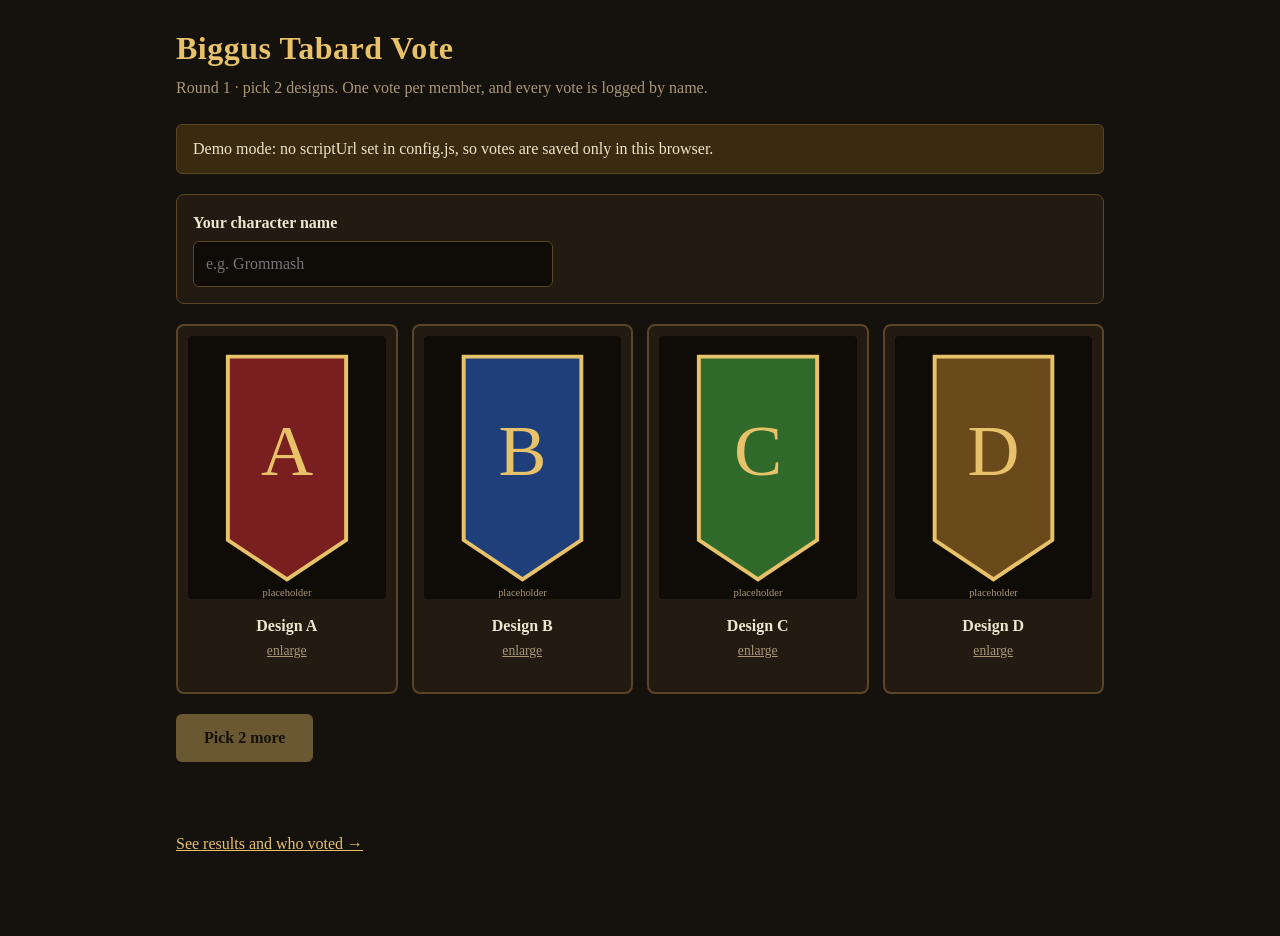
==== index.html @ c3c71d2f "Biggus tabard voting site Co-Authored-By: Claude Opus 5.5 <noreply@anthropic.com>" ====
<!doctype html>
<html lang="en">
<head>
  <meta charset="utf-8">
  <meta name="viewport" content="width=device-width, initial-scale=1">
  <title>Biggus Tabard Vote</title>
  <link rel="stylesheet" href="style.css">
</head>
<body>
<main>
  <h1>Biggus Tabard Vote</h1>
  <p class="sub" id="sub"></p>
  <div id="banner"></div>

  <div class="panel">
    <label for="name">Your character name</label>
    <input type="text" id="name" maxlength="40" autocomplete="off" placeholder="e.g. Grommash">
  </div>

  <div class="grid" id="grid"></div>

  <button id="submit" disabled>Cast vote</button>
  <div class="msg" id="msg"></div>

  <p style="margin-top:32px"><a href="results.html">See results and who voted &rarr;</a></p>
</main>

<div class="lightbox" id="lightbox"><img alt=""></div>

<script src="config.js"></script>
<script src="api.js"></script>
<script>
  const max = CONFIG.votesPerPerson;
  const picked = new Set();
  const $ = id => document.getElementById(id);

  $("sub").textContent = `Round ${CONFIG.round} · pick ${max} design${max > 1 ? "s" : ""}. One vote per member, and every vote is logged by name.`;
  if (DEMO) $("banner").innerHTML = `<div class="banner warn">Demo mode: no scriptUrl set in config.js, so votes are saved only in this browser.</div>`;
  if (!CONFIG.open) $("banner").innerHTML += `<div class="banner warn">Voting for round ${CONFIG.round} is closed.</div>`;

  for (const d of CONFIG.designs) {
    const card = document.createElement("div");
    card.className = "card";
    card.innerHTML = `<img src="${d.image}" alt="${d.name}"><div class="name">${d.name}</div>
      <span class="zoom">enlarge</span><div class="tag"></div>`;
    card.querySelector(".zoom").onclick = e => {
      e.stopPropagation();
      $("lightbox").querySelector("img").src = d.image;
      $("lightbox").classList.add("show");
    };
    card.onclick = () => {
      if (picked.has(d.id)) picked.delete(d.id);
      else if (picked.size < max) picked.add(d.id);
      else if (max === 1) { picked.clear(); picked.add(d.id); }
      render();
    };
    card.dataset.id = d.id;
    $("grid").appendChild(card);
  }
  $("lightbox").onclick = () => $("lightbox").classList.remove("show");

  function render() {
    for (const card of $("grid").children) {
      const on = picked.has(card.dataset.id);
      card.classList.toggle("picked", on);
      card.querySelector(".tag").textContent = on ? "✔ Selected" : "";
    }
    const name = $("name").value.trim();
    $("submit").disabled = !CONFIG.open || !name || picked.size !== max;
    $("submit").textContent = picked.size === max ? "Cast vote" : `Pick ${max - picked.size} more`;
  }
  $("name").oninput = render;
  render();

  $("submit").onclick = async () => {
    const name = $("name").value.trim();
    const choices = CONFIG.designs.filter(d => picked.has(d.id)).map(d => d.id);
    const names = CONFIG.designs.filter(d => picked.has(d.id)).map(d => d.name).join(" and ");
    if (!confirm(`Vote as "${name}" for ${names}?\nYou can't change it afterwards.`)) return;
    $("submit").disabled = true;
    $("msg").className = "msg";
    $("msg").textContent = "Sending...";
    try {
      const r = await submitVote(name, choices);
      if (r.ok) {
        $("msg").className = "msg ok";
        $("msg").textContent = `Thanks ${name}, your vote for ${names} is in.`;
        picked.clear(); render(); $("submit").disabled = true;
      } else {
        $("msg").className = "msg err";
        $("msg").textContent = r.error || "Something went wrong.";
        render();
      }
    } catch (e) {
      $("msg").className = "msg err";
      $("msg").textContent = "Couldn't reach the vote server. Try again in a moment.";
      render();
    }
  };
</script>
</body>
</html>
---- style.css ----
:root {
  --bg: #15110c;
  --panel: #231b12;
  --edge: #5a4526;
  --gold: #e8c26a;
  --text: #efe4cf;
  --muted: #a8977a;
  --pick: #3f7d3a;
  --bad: #b8493d;
}
* { box-sizing: border-box; }
body {
  margin: 0;
  background: var(--bg);
  color: var(--text);
  font: 16px/1.5 Georgia, "Times New Roman", serif;
}
main { max-width: 960px; margin: 0 auto; padding: 24px 16px 64px; }
h1 { color: var(--gold); margin: 0 0 4px; font-size: 2rem; letter-spacing: .5px; }
h2 { color: var(--gold); font-size: 1.25rem; margin: 32px 0 12px; }
.sub { color: var(--muted); margin: 0 0 24px; }
a { color: var(--gold); }
.panel {
  background: var(--panel);
  border: 1px solid var(--edge);
  border-radius: 8px;
  padding: 16px;
  margin-bottom: 20px;
}
label { display: block; font-weight: bold; margin-bottom: 6px; }
input[type=text] {
  width: 100%; max-width: 360px;
  padding: 10px 12px; font: inherit;
  background: #0f0c08; color: var(--text);
  border: 1px solid var(--edge); border-radius: 6px;
}
.grid {
  display: grid;
  grid-template-columns: repeat(auto-fill, minmax(200px, 1fr));
  gap: 14px;
}
.card {
  background: var(--panel);
  border: 2px solid var(--edge);
  border-radius: 8px;
  padding: 10px;
  cursor: pointer;
  text-align: center;
  user-select: none;
  transition: border-color .15s, transform .15s;
}
.card:hover { border-color: var(--gold); }
.card.picked { border-color: var(--pick); box-shadow: 0 0 0 3px var(--pick) inset; }
.card img { width: 100%; aspect-ratio: 3 / 4; object-fit: contain; background: #0f0c08; border-radius: 4px; }
.card .name { margin-top: 8px; font-weight: bold; }
.card .tag { color: var(--pick); font-size: .9rem; min-height: 1.4em; }
button {
  font: inherit; font-weight: bold;
  padding: 12px 28px; margin-top: 20px;
  background: var(--gold); color: #1a1208;
  border: 0; border-radius: 6px; cursor: pointer;
}
button:disabled { opacity: .4; cursor: not-allowed; }
.msg { margin-top: 14px; min-height: 1.5em; }
.msg.ok { color: #8fd18a; }
.msg.err { color: var(--bad); }
.banner { padding: 12px 16px; border-radius: 6px; margin-bottom: 20px; border: 1px solid var(--edge); }
.banner.warn { background: #3a2a10; }
.banner.tie { background: #3a1a14; border-color: var(--bad); }
.banner.win { background: #18301a; border-color: var(--pick); }
table { width: 100%; border-collapse: collapse; }
th, td { text-align: left; padding: 8px 10px; border-bottom: 1px solid var(--edge); vertical-align: top; }
th { color: var(--gold); }
.bar { height: 8px; background: var(--gold); border-radius: 4px; margin-top: 4px; }
.names { color: var(--muted); font-size: .9rem; }
.dup { color: var(--bad); font-weight: bold; }
.lightbox {
  position: fixed; inset: 0; background: rgba(0,0,0,.85);
  display: none; align-items: center; justify-content: center; padding: 16px; z-index: 10;
}
.lightbox.show { display: flex; }
.lightbox img { max-width: 100%; max-height: 100%; }
.zoom { font-size: .85rem; color: var(--muted); text-decoration: underline; cursor: zoom-in; }
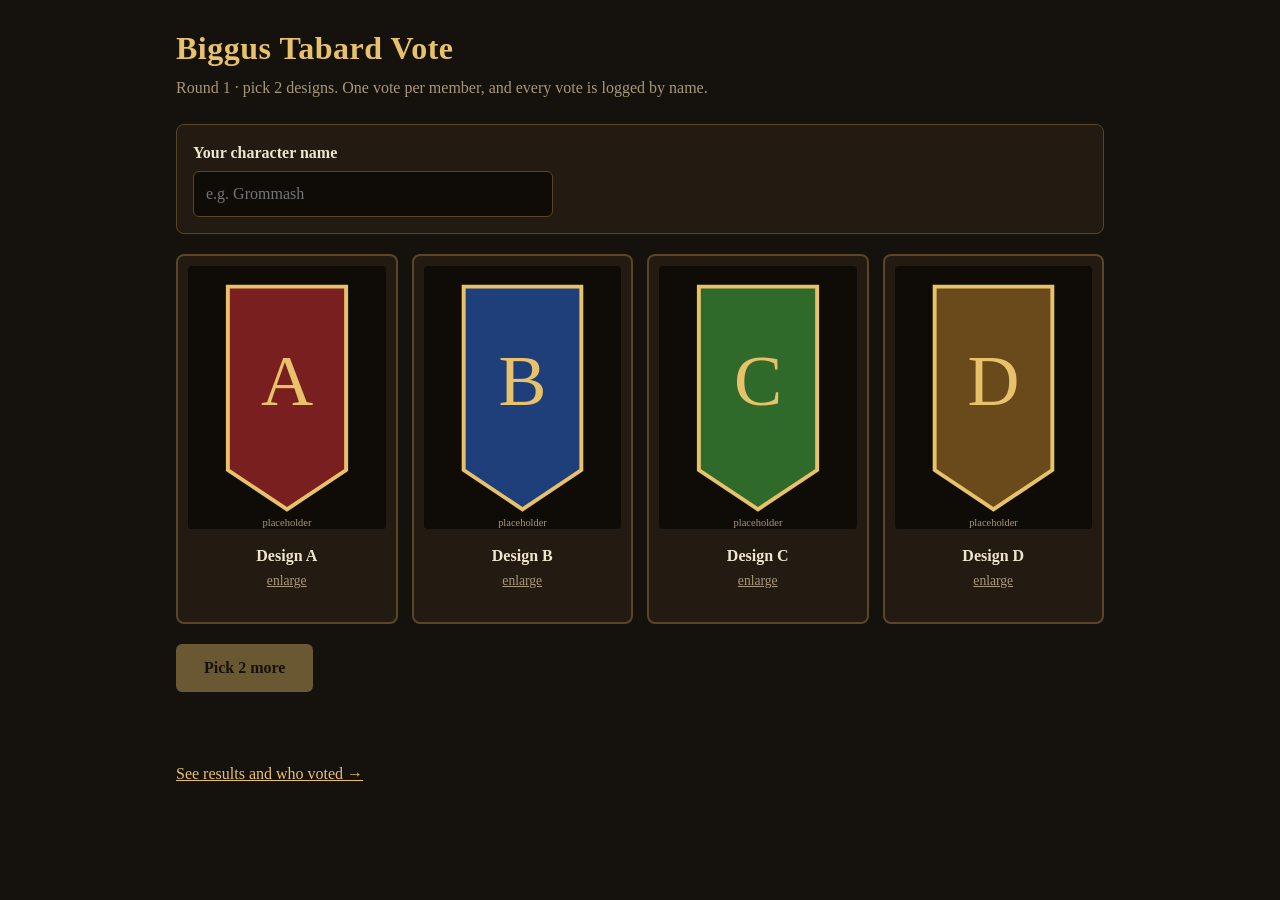
==== commit 546c6402: "Add countdown: voting opens 21:00 Danish time Co-Authored-By: Claude Opus 5.5 <noreply@anthropic.com" ====
--- a/index.html
+++ b/index.html
@@ -38,6 +38,21 @@
   if (DEMO) $("banner").innerHTML = `<div class="banner warn">Demo mode: no scriptUrl set in config.js, so votes are saved only in this browser.</div>`;
   if (!CONFIG.open) $("banner").innerHTML += `<div class="banner warn">Voting for round ${CONFIG.round} is closed.</div>`;
 
+  // Countdown until voting opens.
+  const opensAt = CONFIG.opensAt ? new Date(CONFIG.opensAt).getTime() : 0;
+  const notYet = () => Date.now() < opensAt;
+  const countdown = document.createElement("div");
+  $("banner").appendChild(countdown);
+  function tick() {
+    if (!notYet()) { countdown.remove(); render(); return; }
+    let s = Math.floor((opensAt - Date.now()) / 1000);
+    const h = Math.floor(s / 3600), m = Math.floor(s % 3600 / 60); s %= 60;
+    const when = new Date(opensAt).toLocaleString("en-GB", { timeZone: "Europe/Copenhagen", weekday: "long", hour: "2-digit", minute: "2-digit" });
+    countdown.className = "banner warn";
+    countdown.innerHTML = `Voting opens ${when} (Danish time) &mdash; in <b>${h}h ${String(m).padStart(2, "0")}m ${String(s).padStart(2, "0")}s</b>. Have a look at the designs meanwhile!`;
+    setTimeout(tick, 1000);
+  }
+
   for (const d of CONFIG.designs) {
     const card = document.createElement("div");
     card.className = "card";
@@ -66,11 +81,12 @@
       card.querySelector(".tag").textContent = on ? "✔ Selected" : "";
     }
     const name = $("name").value.trim();
-    $("submit").disabled = !CONFIG.open || !name || picked.size !== max;
-    $("submit").textContent = picked.size === max ? "Cast vote" : `Pick ${max - picked.size} more`;
+    $("submit").disabled = !CONFIG.open || notYet() || !name || picked.size !== max;
+    $("submit").textContent = notYet() ? "Voting not open yet" : picked.size === max ? "Cast vote" : `Pick ${max - picked.size} more`;
   }
   $("name").oninput = render;
   render();
+  tick();
 
   $("submit").onclick = async () => {
     const name = $("name").value.trim();
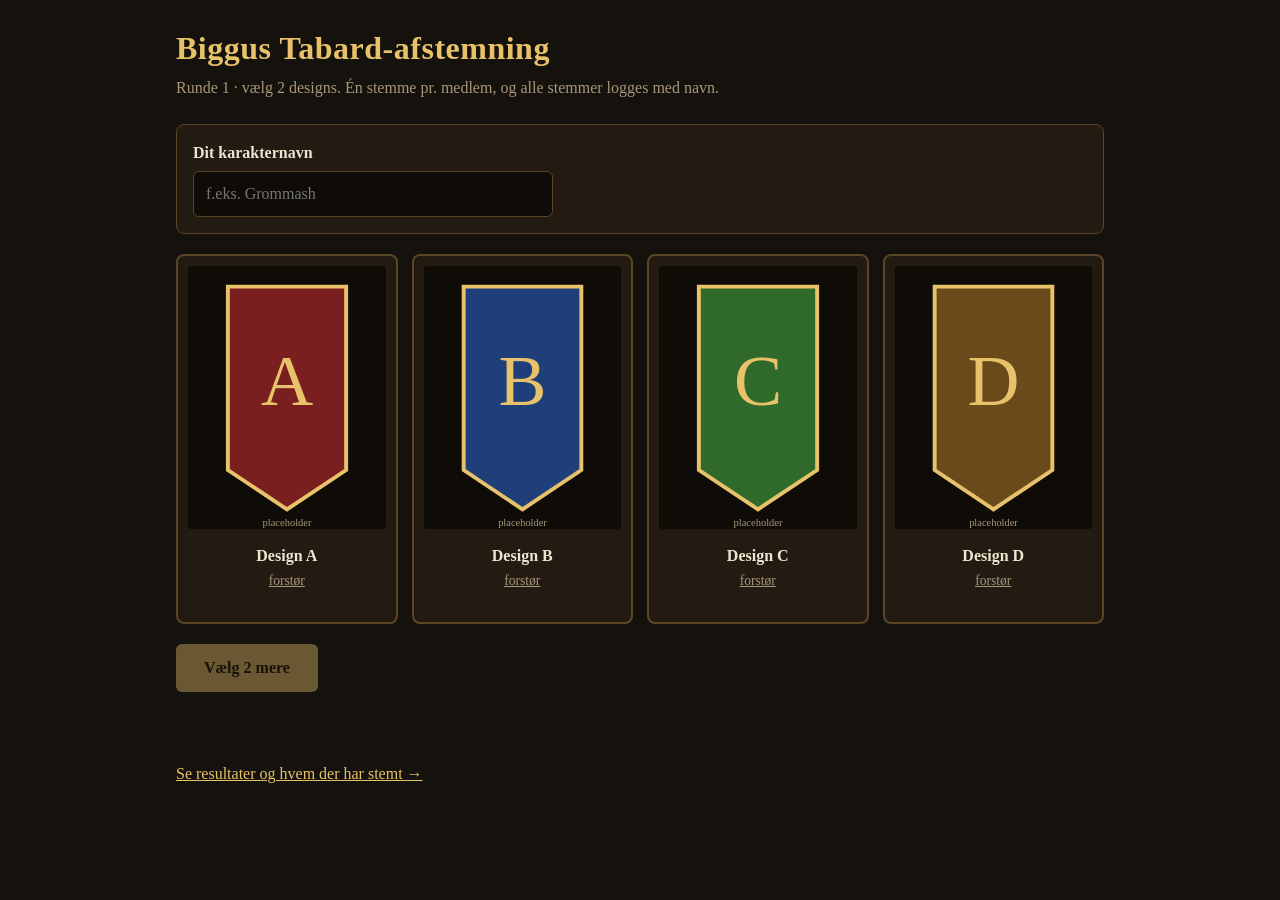
==== commit 7c20395a: "Danish text throughout Co-Authored-By: Claude Opus 5.5 <noreply@anthropic.com>" ====
--- a/index.html
+++ b/index.html
@@ -1,28 +1,28 @@
 <!doctype html>
-<html lang="en">
+<html lang="da">
 <head>
   <meta charset="utf-8">
   <meta name="viewport" content="width=device-width, initial-scale=1">
-  <title>Biggus Tabard Vote</title>
+  <title>Biggus Tabard-afstemning</title>
   <link rel="stylesheet" href="style.css">
 </head>
 <body>
 <main>
-  <h1>Biggus Tabard Vote</h1>
+  <h1>Biggus Tabard-afstemning</h1>
   <p class="sub" id="sub"></p>
   <div id="banner"></div>
 
   <div class="panel">
-    <label for="name">Your character name</label>
-    <input type="text" id="name" maxlength="40" autocomplete="off" placeholder="e.g. Grommash">
+    <label for="name">Dit karakternavn</label>
+    <input type="text" id="name" maxlength="40" autocomplete="off" placeholder="f.eks. Grommash">
   </div>
 
   <div class="grid" id="grid"></div>
 
-  <button id="submit" disabled>Cast vote</button>
+  <button id="submit" disabled>Afgiv stemme</button>
   <div class="msg" id="msg"></div>
 
-  <p style="margin-top:32px"><a href="results.html">See results and who voted &rarr;</a></p>
+  <p style="margin-top:32px"><a href="results.html">Se resultater og hvem der har stemt &rarr;</a></p>
 </main>
 
 <div class="lightbox" id="lightbox"><img alt=""></div>
@@ -34,9 +34,9 @@
   const picked = new Set();
   const $ = id => document.getElementById(id);
 
-  $("sub").textContent = `Round ${CONFIG.round} · pick ${max} design${max > 1 ? "s" : ""}. One vote per member, and every vote is logged by name.`;
-  if (DEMO) $("banner").innerHTML = `<div class="banner warn">Demo mode: no scriptUrl set in config.js, so votes are saved only in this browser.</div>`;
-  if (!CONFIG.open) $("banner").innerHTML += `<div class="banner warn">Voting for round ${CONFIG.round} is closed.</div>`;
+  $("sub").textContent = `Runde ${CONFIG.round} · vælg ${max} ${max > 1 ? "designs" : "design"}. Én stemme pr. medlem, og alle stemmer logges med navn.`;
+  if (DEMO) $("banner").innerHTML = `<div class="banner warn">Demotilstand: ingen scriptUrl i config.js, så stemmer gemmes kun i denne browser.</div>`;
+  if (!CONFIG.open) $("banner").innerHTML += `<div class="banner warn">Afstemningen for runde ${CONFIG.round} er lukket.</div>`;
 
   // Countdown until voting opens.
   const opensAt = CONFIG.opensAt ? new Date(CONFIG.opensAt).getTime() : 0;
@@ -47,9 +47,11 @@
     if (!notYet()) { countdown.remove(); render(); return; }
     let s = Math.floor((opensAt - Date.now()) / 1000);
     const h = Math.floor(s / 3600), m = Math.floor(s % 3600 / 60); s %= 60;
-    const when = new Date(opensAt).toLocaleString("en-GB", { timeZone: "Europe/Copenhagen", weekday: "long", hour: "2-digit", minute: "2-digit" });
+    const tz = { timeZone: "Europe/Copenhagen" };
+    const day = new Date(opensAt).toLocaleDateString("da-DK", { ...tz, weekday: "long" });
+    const time = new Date(opensAt).toLocaleTimeString("da-DK", { ...tz, hour: "2-digit", minute: "2-digit" });
     countdown.className = "banner warn";
-    countdown.innerHTML = `Voting opens ${when} (Danish time) &mdash; in <b>${h}h ${String(m).padStart(2, "0")}m ${String(s).padStart(2, "0")}s</b>. Have a look at the designs meanwhile!`;
+    countdown.innerHTML = `Afstemningen åbner ${day} kl. ${time} &ndash; om <b>${h}t ${String(m).padStart(2, "0")}m ${String(s).padStart(2, "0")}s</b>. Kig på designene imens!`;
     setTimeout(tick, 1000);
   }
 
@@ -57,7 +59,7 @@
     const card = document.createElement("div");
     card.className = "card";
     card.innerHTML = `<img src="${d.image}" alt="${d.name}"><div class="name">${d.name}</div>
-      <span class="zoom">enlarge</span><div class="tag"></div>`;
+      <span class="zoom">forstør</span><div class="tag"></div>`;
     card.querySelector(".zoom").onclick = e => {
       e.stopPropagation();
       $("lightbox").querySelector("img").src = d.image;
@@ -78,38 +80,47 @@
     for (const card of $("grid").children) {
       const on = picked.has(card.dataset.id);
       card.classList.toggle("picked", on);
-      card.querySelector(".tag").textContent = on ? "✔ Selected" : "";
+      card.querySelector(".tag").textContent = on ? "✔ Valgt" : "";
     }
     const name = $("name").value.trim();
     $("submit").disabled = !CONFIG.open || notYet() || !name || picked.size !== max;
-    $("submit").textContent = notYet() ? "Voting not open yet" : picked.size === max ? "Cast vote" : `Pick ${max - picked.size} more`;
+    $("submit").textContent = notYet() ? "Afstemningen er ikke åben endnu" : picked.size === max ? "Afgiv stemme" : `Vælg ${max - picked.size} mere`;
   }
   $("name").oninput = render;
   render();
   tick();
 
+  // The server script replies in English; show Danish instead.
+  function danishError(err, name) {
+    if (!err) return "Noget gik galt.";
+    if (/already voted/i.test(err)) return `"${name}" har allerede stemt i runde ${CONFIG.round}. Kontakt en officer, hvis det er en fejl.`;
+    if (/enter your name/i.test(err)) return "Skriv dit navn.";
+    if (/pick a design/i.test(err)) return "Vælg et design.";
+    return err;
+  }
+
   $("submit").onclick = async () => {
     const name = $("name").value.trim();
     const choices = CONFIG.designs.filter(d => picked.has(d.id)).map(d => d.id);
-    const names = CONFIG.designs.filter(d => picked.has(d.id)).map(d => d.name).join(" and ");
-    if (!confirm(`Vote as "${name}" for ${names}?\nYou can't change it afterwards.`)) return;
+    const names = CONFIG.designs.filter(d => picked.has(d.id)).map(d => d.name).join(" og ");
+    if (!confirm(`Stem som "${name}" på ${names}?\nDu kan ikke ændre det bagefter.`)) return;
     $("submit").disabled = true;
     $("msg").className = "msg";
-    $("msg").textContent = "Sending...";
+    $("msg").textContent = "Sender...";
     try {
       const r = await submitVote(name, choices);
       if (r.ok) {
         $("msg").className = "msg ok";
-        $("msg").textContent = `Thanks ${name}, your vote for ${names} is in.`;
+        $("msg").textContent = `Tak ${name}, din stemme på ${names} er registreret.`;
         picked.clear(); render(); $("submit").disabled = true;
       } else {
         $("msg").className = "msg err";
-        $("msg").textContent = r.error || "Something went wrong.";
+        $("msg").textContent = danishError(r.error, name);
         render();
       }
     } catch (e) {
       $("msg").className = "msg err";
-      $("msg").textContent = "Couldn't reach the vote server. Try again in a moment.";
+      $("msg").textContent = "Kunne ikke nå afstemningsserveren. Prøv igen om lidt.";
       render();
     }
   };
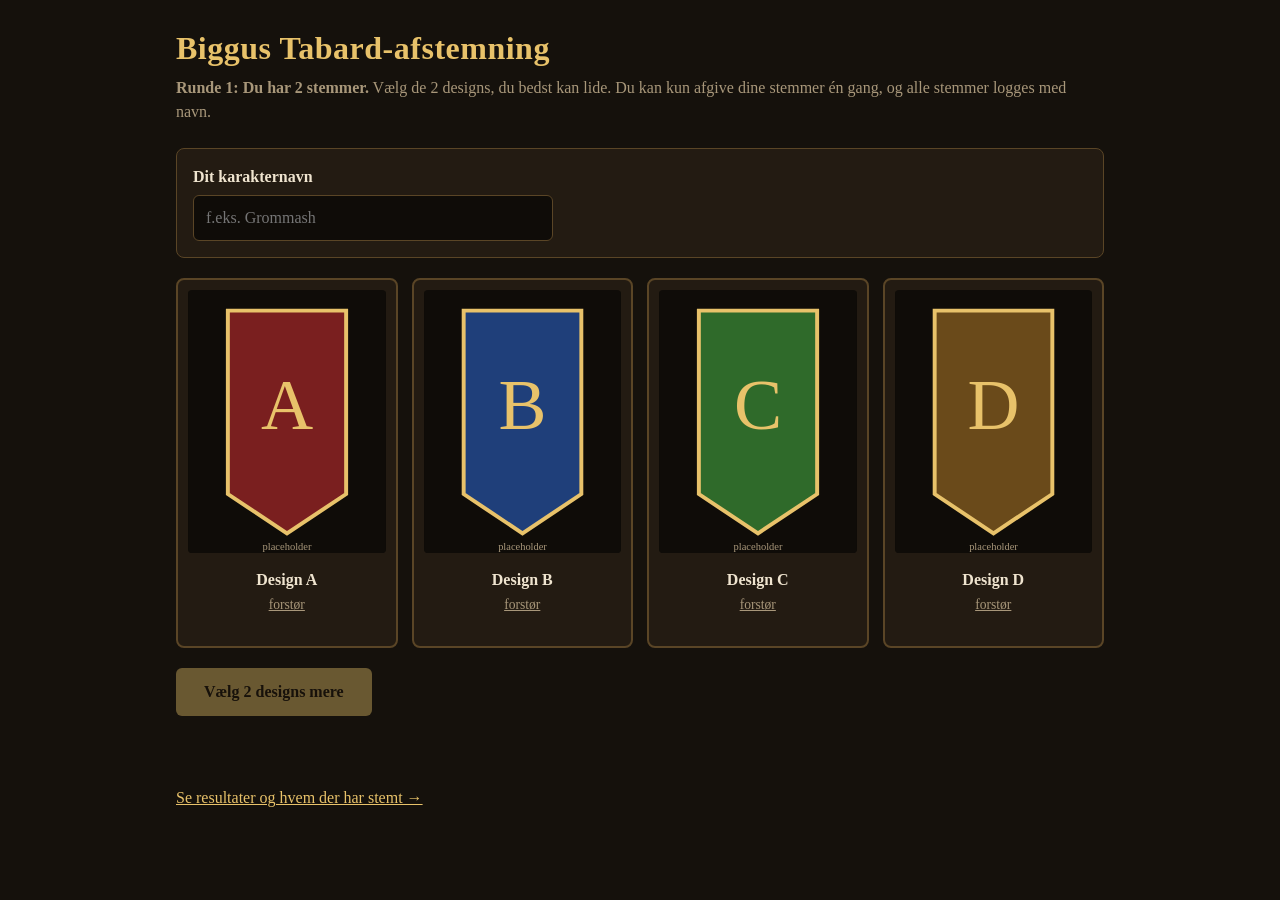
==== commit 7e63e460: "Clarify that round 1 gives each member 2 votes Co-Authored-By: Claude Opus 5.5 <noreply@anthropic.co" ====
--- a/index.html
+++ b/index.html
@@ -34,7 +34,9 @@
   const picked = new Set();
   const $ = id => document.getElementById(id);
 
-  $("sub").textContent = `Runde ${CONFIG.round} · vælg ${max} ${max > 1 ? "designs" : "design"}. Én stemme pr. medlem, og alle stemmer logges med navn.`;
+  $("sub").innerHTML = max > 1
+    ? `<b>Runde ${CONFIG.round}: Du har ${max} stemmer.</b> Vælg de ${max} designs, du bedst kan lide. Du kan kun afgive dine stemmer én gang, og alle stemmer logges med navn.`
+    : `<b>Runde ${CONFIG.round}: Du har 1 stemme.</b> Vælg det design, du bedst kan lide. Du kan kun stemme én gang, og alle stemmer logges med navn.`;
   if (DEMO) $("banner").innerHTML = `<div class="banner warn">Demotilstand: ingen scriptUrl i config.js, så stemmer gemmes kun i denne browser.</div>`;
   if (!CONFIG.open) $("banner").innerHTML += `<div class="banner warn">Afstemningen for runde ${CONFIG.round} er lukket.</div>`;
 
@@ -84,7 +86,7 @@
     }
     const name = $("name").value.trim();
     $("submit").disabled = !CONFIG.open || notYet() || !name || picked.size !== max;
-    $("submit").textContent = notYet() ? "Afstemningen er ikke åben endnu" : picked.size === max ? "Afgiv stemme" : `Vælg ${max - picked.size} mere`;
+    $("submit").textContent = notYet() ? "Afstemningen er ikke åben endnu" : picked.size === max ? (max > 1 ? "Afgiv stemmer" : "Afgiv stemme") : `Vælg ${max - picked.size} ${max - picked.size > 1 ? "designs" : "design"} mere`;
   }
   $("name").oninput = render;
   render();
@@ -111,7 +113,7 @@
       const r = await submitVote(name, choices);
       if (r.ok) {
         $("msg").className = "msg ok";
-        $("msg").textContent = `Tak ${name}, din stemme på ${names} er registreret.`;
+        $("msg").textContent = `Tak ${name}, ${max > 1 ? "dine stemmer" : "din stemme"} på ${names} er registreret.`;
         picked.clear(); render(); $("submit").disabled = true;
       } else {
         $("msg").className = "msg err";
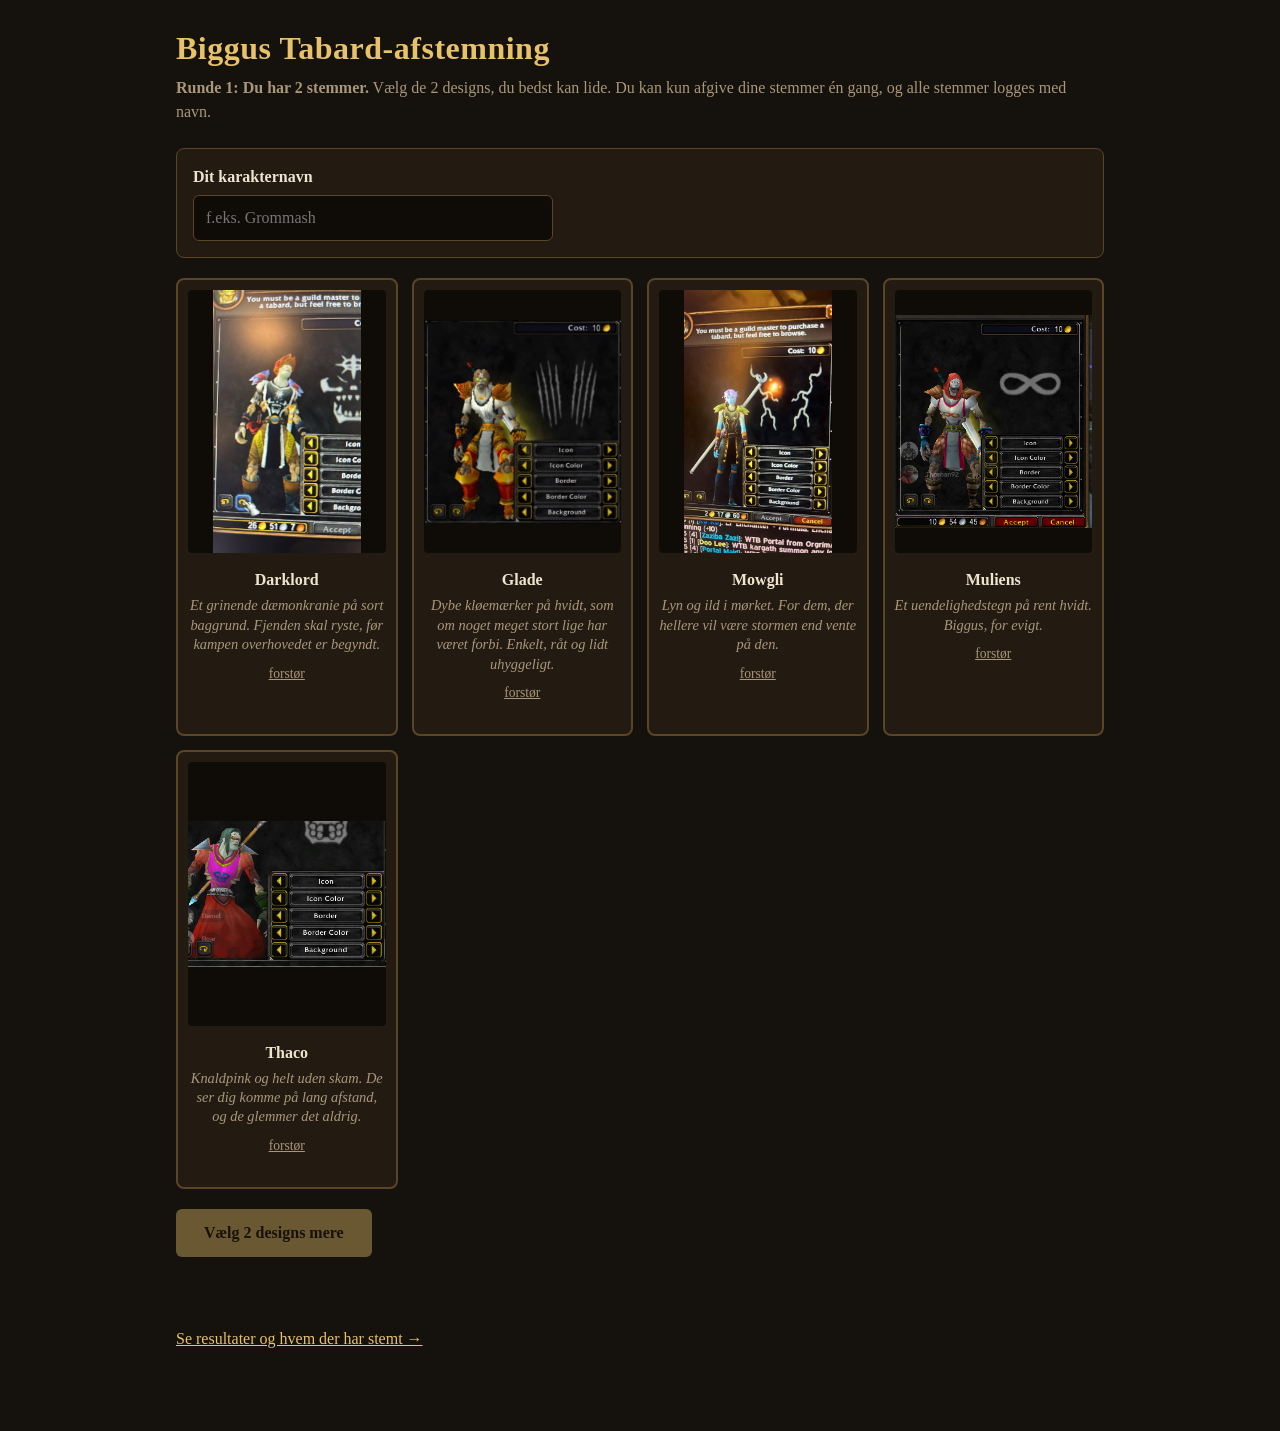
==== commit 573704b2: "Add flavor text to each design Co-Authored-By: Claude Opus 5.5 <noreply@anthropic.com>" ====
--- a/index.html
+++ b/index.html
@@ -61,6 +61,7 @@
     const card = document.createElement("div");
     card.className = "card";
     card.innerHTML = `<img src="${d.image}" alt="${d.name}"><div class="name">${d.name}</div>
+      ${d.desc ? `<div class="desc">${d.desc}</div>` : ""}
       <span class="zoom">forstør</span><div class="tag"></div>`;
     card.querySelector(".zoom").onclick = e => {
       e.stopPropagation();
--- a/style.css
+++ b/style.css
@@ -53,6 +53,7 @@
 .card.picked { border-color: var(--pick); box-shadow: 0 0 0 3px var(--pick) inset; }
 .card img { width: 100%; aspect-ratio: 3 / 4; object-fit: contain; background: #0f0c08; border-radius: 4px; }
 .card .name { margin-top: 8px; font-weight: bold; }
+.card .desc { color: var(--muted); font-style: italic; font-size: .9rem; margin: 4px 0 6px; line-height: 1.35; }
 .card .tag { color: var(--pick); font-size: .9rem; min-height: 1.4em; }
 button {
   font: inherit; font-weight: bold;
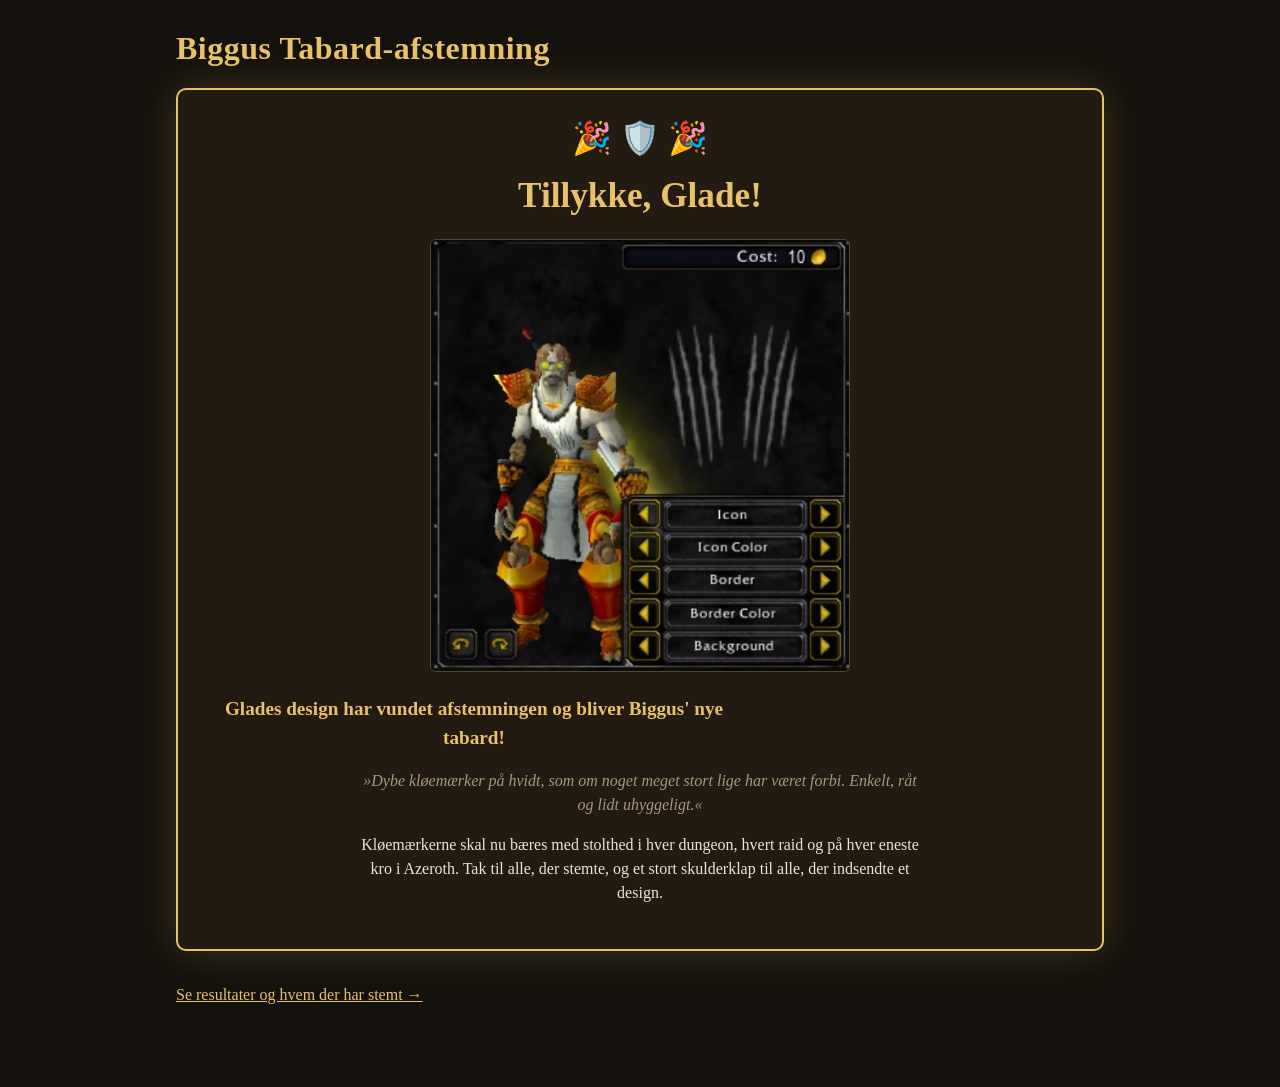
==== commit 35b2ee09: "Close round 1 and announce Glade as the winner Co-Authored-By: Claude Opus 5.5 <noreply@anthropic.co" ====
--- a/index.html
+++ b/index.html
@@ -9,6 +9,8 @@
 <body>
 <main>
   <h1>Biggus Tabard-afstemning</h1>
+  <div id="winner" class="winner" hidden></div>
+  <div id="voting">
   <p class="sub" id="sub"></p>
   <div id="banner"></div>
 
@@ -21,6 +23,7 @@
 
   <button id="submit" disabled>Afgiv stemme</button>
   <div class="msg" id="msg"></div>
+  </div>
 
   <p style="margin-top:32px"><a href="results.html">Se resultater og hvem der har stemt &rarr;</a></p>
 </main>
@@ -93,6 +96,26 @@
   render();
   tick();
 
+  // Winner announcement: replaces the voting form once CONFIG.winner is set.
+  const won = CONFIG.winner && CONFIG.designs.find(d => d.id === CONFIG.winner);
+  if (won) {
+    $("voting").hidden = true;
+    $("winner").hidden = false;
+    $("winner").innerHTML = `
+      <div class="confetti">🎉 🛡️ 🎉</div>
+      <h2>Tillykke, ${won.name}!</h2>
+      <img src="${won.image}" alt="${won.name}s tabard-design">
+      <p class="lead">${won.name}s design har vundet afstemningen og bliver Biggus' nye tabard!</p>
+      <p id="score"></p>
+      <p class="desc">»${won.desc}«</p>
+      <p>Kløemærkerne skal nu bæres med stolthed i hver dungeon, hvert raid og på hver eneste kro i Azeroth.
+         Tak til alle, der stemte, og et stort skulderklap til alle, der indsendte et design.</p>`;
+    getVotes(CONFIG.round).then(votes => {
+      const n = votes.filter(v => v.choices.includes(won.id)).length;
+      if (votes.length) $("score").innerHTML = `<b>${n} af ${votes.length} medlemmer</b> stemte på designet.`;
+    }).catch(() => {});
+  }
+
   // The server script replies in English; show Danish instead.
   function danishError(err, name) {
     if (!err) return "Noget gik galt.";
--- a/style.css
+++ b/style.css
@@ -75,6 +75,21 @@
 .bar { height: 8px; background: var(--gold); border-radius: 4px; margin-top: 4px; }
 .names { color: var(--muted); font-size: .9rem; }
 .dup { color: var(--bad); font-weight: bold; }
+.winner {
+  text-align: center;
+  background: var(--panel);
+  border: 2px solid var(--gold);
+  border-radius: 10px;
+  padding: 24px 16px 28px;
+  margin: 16px 0 24px;
+  box-shadow: 0 0 40px rgba(232, 194, 106, .2);
+}
+.winner .confetti { font-size: 2rem; }
+.winner h2 { font-size: 2.2rem; margin: 8px 0 16px; }
+.winner img { width: 100%; max-width: 420px; border-radius: 6px; border: 1px solid var(--edge); }
+.winner .lead { font-size: 1.2rem; font-weight: bold; color: var(--gold); margin: 16px 0 4px; }
+.winner .desc { color: var(--muted); font-style: italic; }
+.winner p { max-width: 560px; margin-left: auto; margin-right: auto; }
 .lightbox {
   position: fixed; inset: 0; background: rgba(0,0,0,.85);
   display: none; align-items: center; justify-content: center; padding: 16px; z-index: 10;
